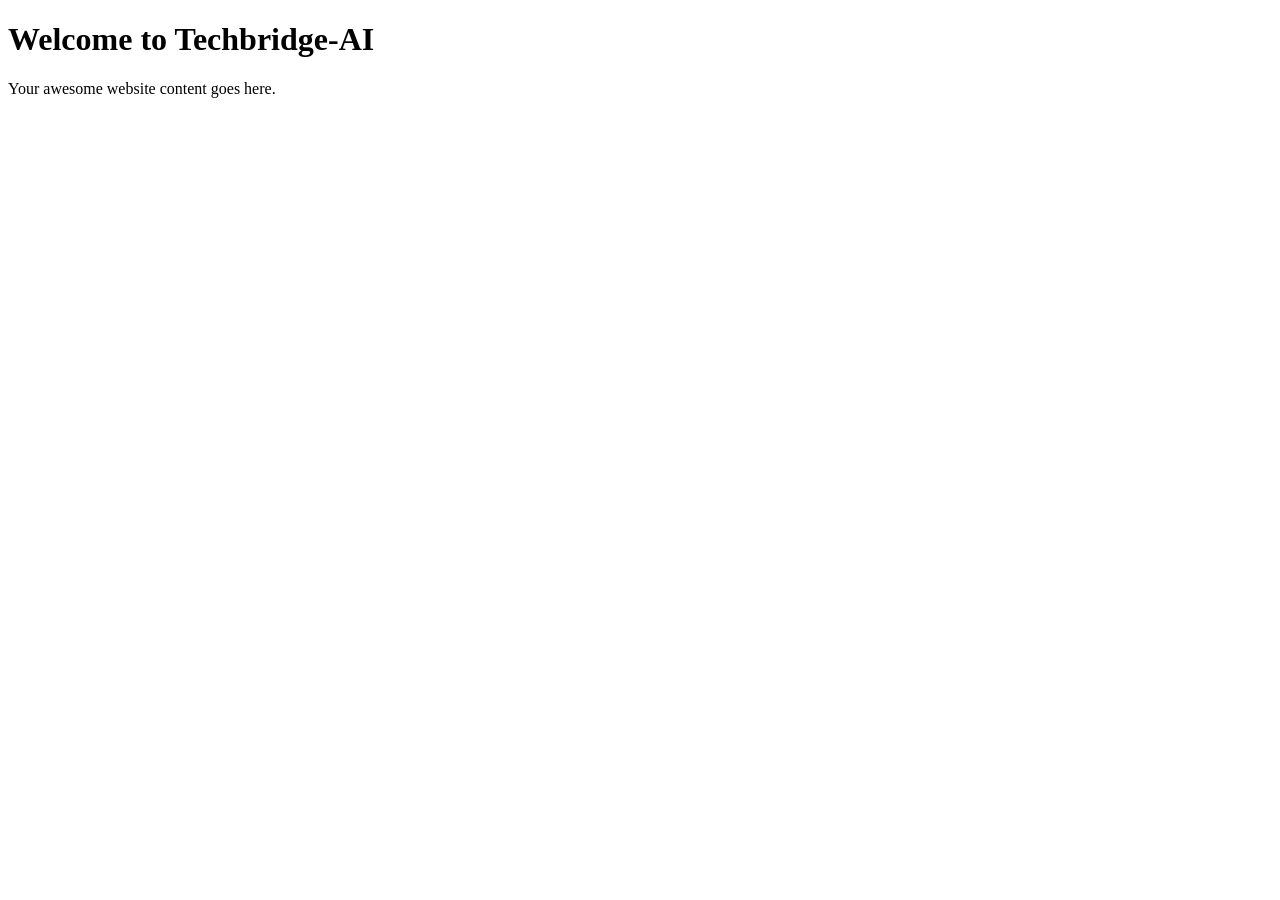
==== index.html @ 459d5b22 "Add initial HTML structure for Techbridge-AI website" ====
<!DOCTYPE html>
<html lang="en">
<head>
    <meta charset="UTF-8">
    <meta name="viewport" content="width=device-width, initial-scale=1.0">
    <title>Techbridge-AI Website</title>
    <link rel="stylesheet" href="style.css">
</head>
<body>
    <h1>Welcome to Techbridge-AI</h1>
    <p>Your awesome website content goes here.</p>
    <script src="script.js"></script>
</body>
</html>
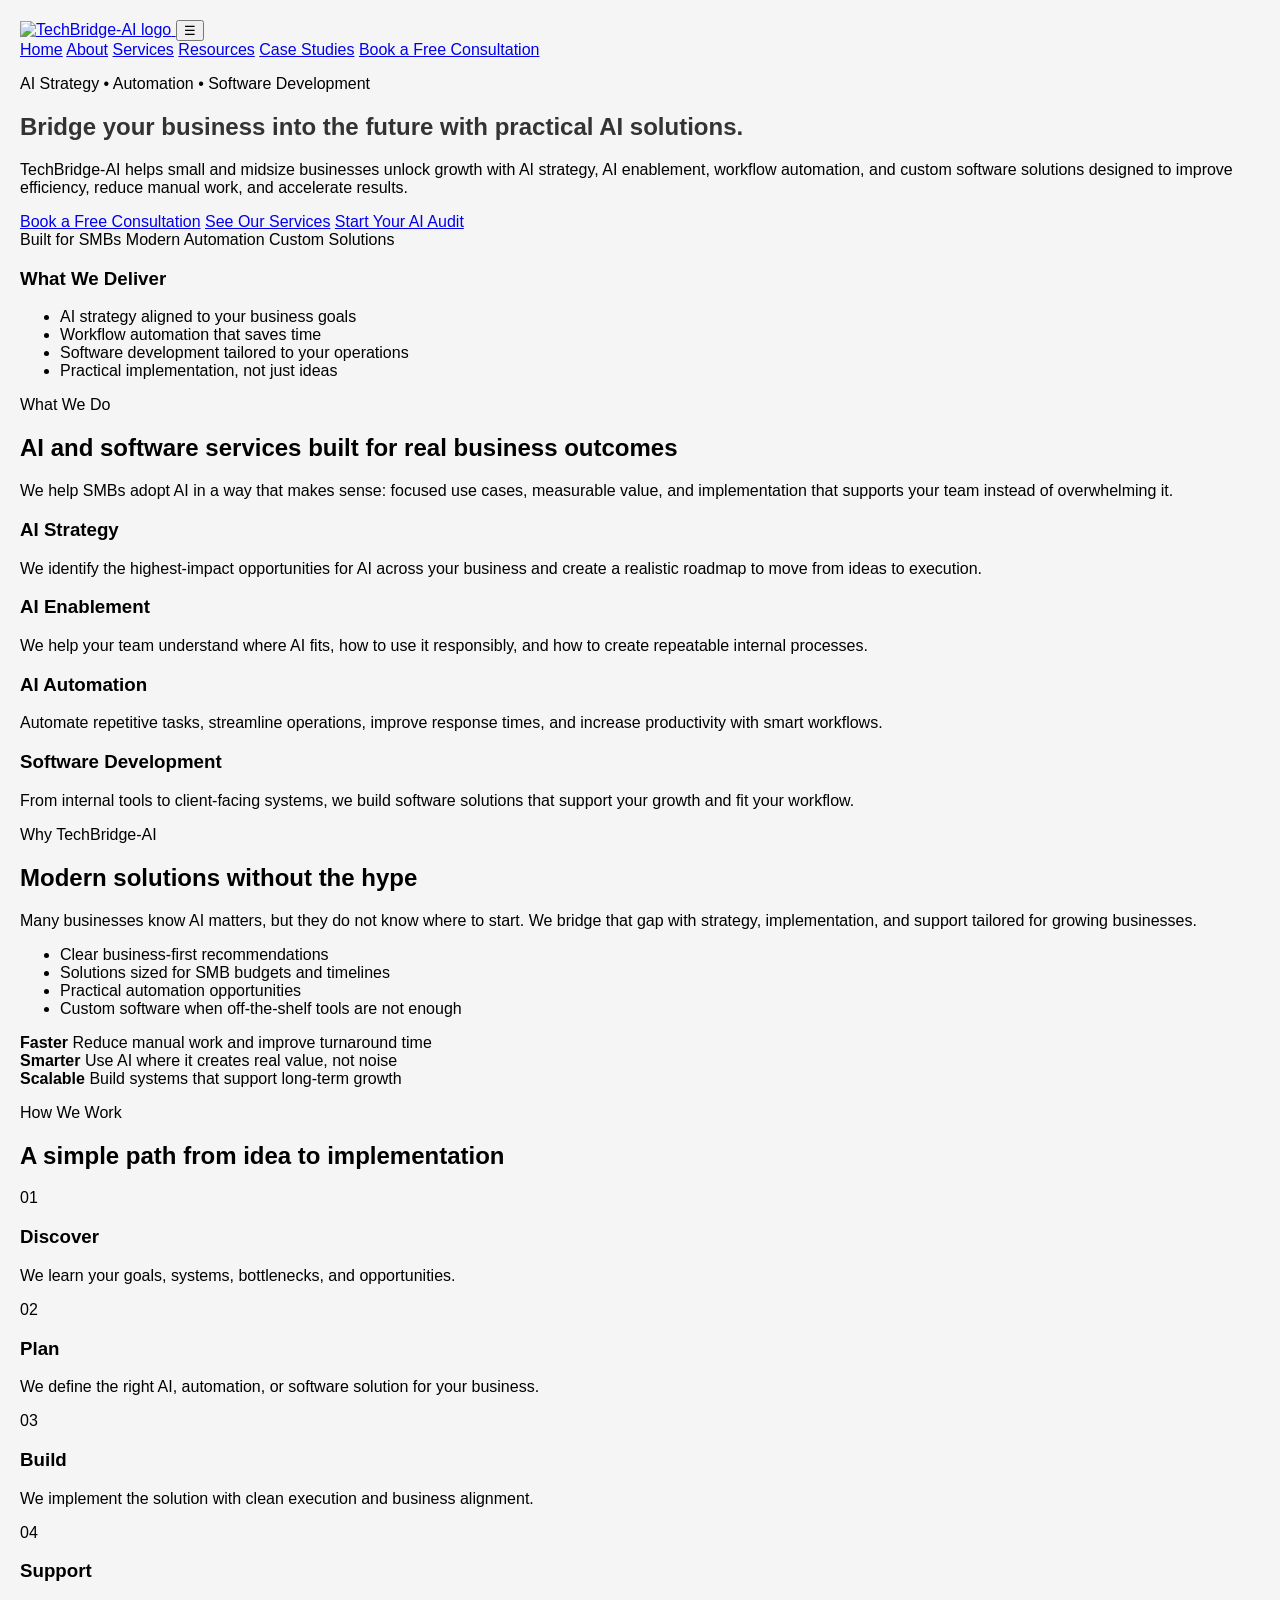
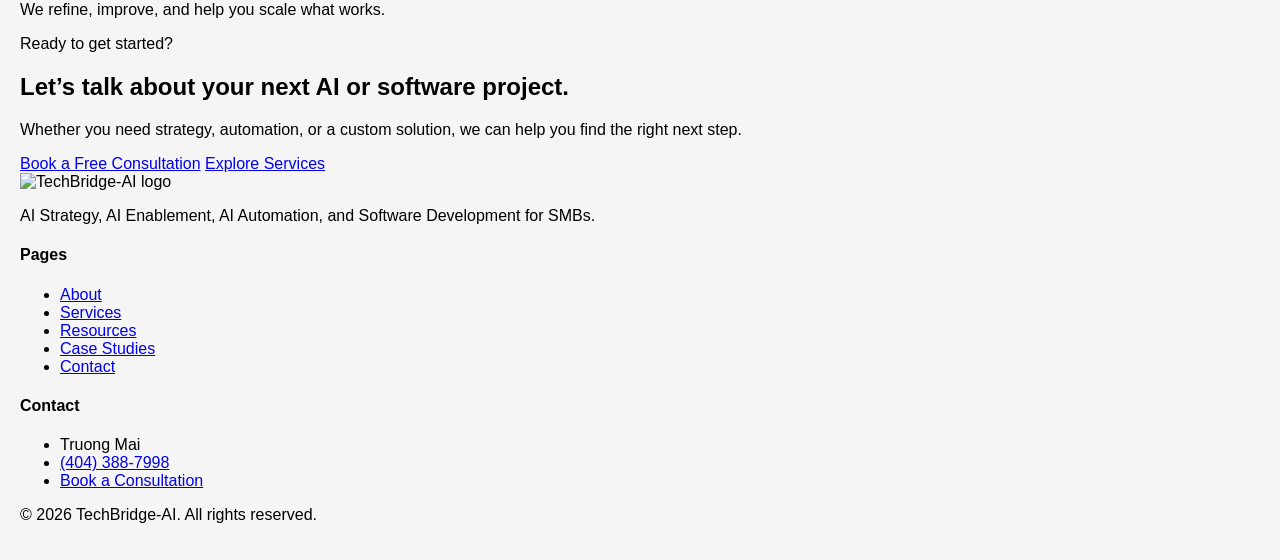
==== commit cedd1a2a: "Revamp index.html with new layout and content" ====
--- a/index.html
+++ b/index.html
@@ -1,14 +1,237 @@
 <!DOCTYPE html>
 <html lang="en">
 <head>
-    <meta charset="UTF-8">
-    <meta name="viewport" content="width=device-width, initial-scale=1.0">
-    <title>Techbridge-AI Website</title>
-    <link rel="stylesheet" href="style.css">
+  <meta charset="UTF-8" />
+  <meta name="viewport" content="width=device-width, initial-scale=1.0" />
+  <title>TechBridge-AI | AI Strategy, Automation & Software Development</title>
+  <meta
+    name="description"
+    content="TechBridge-AI helps SMBs with AI strategy, AI enablement, AI automation, and software development."
+  />
+  <link rel="stylesheet" href="style.css" />
 </head>
 <body>
-    <h1>Welcome to Techbridge-AI</h1>
-    <p>Your awesome website content goes here.</p>
-    <script src="script.js"></script>
+  <header class="site-header">
+    <div class="container nav">
+      <a href="index.html" class="brand">
+        <img src="logo.png" alt="TechBridge-AI logo" class="logo" />
+      </a>
+
+      <button class="menu-toggle" id="menuToggle" aria-label="Toggle menu">☰</button>
+
+      <nav class="nav-links" id="navLinks">
+        <a href="index.html" class="active">Home</a>
+        <a href="about.html">About</a>
+        <a href="services.html">Services</a>
+        <a href="resources.html">Resources</a>
+        <a href="case-studies.html">Case Studies</a>
+        <a href="contact.html" class="nav-cta">Book a Free Consultation</a>
+      </nav>
+    </div>
+  </header>
+
+  <main>
+    <section class="hero">
+      <div class="container hero-grid">
+        <div class="hero-copy">
+          <p class="eyebrow">AI Strategy • Automation • Software Development</p>
+          <h1>Bridge your business into the future with practical AI solutions.</h1>
+          <p class="hero-text">
+            TechBridge-AI helps small and midsize businesses unlock growth with AI strategy,
+            AI enablement, workflow automation, and custom software solutions designed to
+            improve efficiency, reduce manual work, and accelerate results.
+          </p>
+
+          <div class="hero-actions">
+            <a href="contact.html" class="btn btn-primary">Book a Free Consultation</a>
+            <a href="services.html" class="btn btn-secondary">See Our Services</a>
+            <a href="contact.html#ai-audit" class="btn btn-outline">Start Your AI Audit</a>
+          </div>
+
+          <div class="hero-badges">
+            <span>Built for SMBs</span>
+            <span>Modern Automation</span>
+            <span>Custom Solutions</span>
+          </div>
+        </div>
+
+        <div class="hero-card">
+          <h3>What We Deliver</h3>
+          <ul>
+            <li>AI strategy aligned to your business goals</li>
+            <li>Workflow automation that saves time</li>
+            <li>Software development tailored to your operations</li>
+            <li>Practical implementation, not just ideas</li>
+          </ul>
+        </div>
+      </div>
+    </section>
+
+    <section class="section">
+      <div class="container">
+        <div class="section-heading">
+          <p class="section-label">What We Do</p>
+          <h2>AI and software services built for real business outcomes</h2>
+          <p>
+            We help SMBs adopt AI in a way that makes sense: focused use cases,
+            measurable value, and implementation that supports your team instead of overwhelming it.
+          </p>
+        </div>
+
+        <div class="card-grid">
+          <article class="card">
+            <h3>AI Strategy</h3>
+            <p>
+              We identify the highest-impact opportunities for AI across your business and create
+              a realistic roadmap to move from ideas to execution.
+            </p>
+          </article>
+
+          <article class="card">
+            <h3>AI Enablement</h3>
+            <p>
+              We help your team understand where AI fits, how to use it responsibly,
+              and how to create repeatable internal processes.
+            </p>
+          </article>
+
+          <article class="card">
+            <h3>AI Automation</h3>
+            <p>
+              Automate repetitive tasks, streamline operations, improve response times,
+              and increase productivity with smart workflows.
+            </p>
+          </article>
+
+          <article class="card">
+            <h3>Software Development</h3>
+            <p>
+              From internal tools to client-facing systems, we build software solutions
+              that support your growth and fit your workflow.
+            </p>
+          </article>
+        </div>
+      </div>
+    </section>
+
+    <section class="section alt-bg">
+      <div class="container split-grid">
+        <div>
+          <p class="section-label">Why TechBridge-AI</p>
+          <h2>Modern solutions without the hype</h2>
+          <p>
+            Many businesses know AI matters, but they do not know where to start.
+            We bridge that gap with strategy, implementation, and support tailored for growing businesses.
+          </p>
+          <ul class="check-list">
+            <li>Clear business-first recommendations</li>
+            <li>Solutions sized for SMB budgets and timelines</li>
+            <li>Practical automation opportunities</li>
+            <li>Custom software when off-the-shelf tools are not enough</li>
+          </ul>
+        </div>
+
+        <div class="feature-panel">
+          <div class="mini-stat">
+            <strong>Faster</strong>
+            <span>Reduce manual work and improve turnaround time</span>
+          </div>
+          <div class="mini-stat">
+            <strong>Smarter</strong>
+            <span>Use AI where it creates real value, not noise</span>
+          </div>
+          <div class="mini-stat">
+            <strong>Scalable</strong>
+            <span>Build systems that support long-term growth</span>
+          </div>
+        </div>
+      </div>
+    </section>
+
+    <section class="section">
+      <div class="container">
+        <div class="section-heading">
+          <p class="section-label">How We Work</p>
+          <h2>A simple path from idea to implementation</h2>
+        </div>
+
+        <div class="steps-grid">
+          <div class="step-card">
+            <span class="step-number">01</span>
+            <h3>Discover</h3>
+            <p>We learn your goals, systems, bottlenecks, and opportunities.</p>
+          </div>
+          <div class="step-card">
+            <span class="step-number">02</span>
+            <h3>Plan</h3>
+            <p>We define the right AI, automation, or software solution for your business.</p>
+          </div>
+          <div class="step-card">
+            <span class="step-number">03</span>
+            <h3>Build</h3>
+            <p>We implement the solution with clean execution and business alignment.</p>
+          </div>
+          <div class="step-card">
+            <span class="step-number">04</span>
+            <h3>Support</h3>
+            <p>We refine, improve, and help you scale what works.</p>
+          </div>
+        </div>
+      </div>
+    </section>
+
+    <section class="section cta-band">
+      <div class="container cta-band-inner">
+        <div>
+          <p class="section-label light">Ready to get started?</p>
+          <h2>Let’s talk about your next AI or software project.</h2>
+          <p>
+            Whether you need strategy, automation, or a custom solution, we can help you find the right next step.
+          </p>
+        </div>
+        <div class="cta-band-actions">
+          <a href="contact.html" class="btn btn-light">Book a Free Consultation</a>
+          <a href="services.html" class="btn btn-ghost">Explore Services</a>
+        </div>
+      </div>
+    </section>
+  </main>
+
+  <footer class="site-footer">
+    <div class="container footer-grid">
+      <div>
+        <img src="logo.png" alt="TechBridge-AI logo" class="footer-logo" />
+        <p class="footer-text">
+          AI Strategy, AI Enablement, AI Automation, and Software Development for SMBs.
+        </p>
+      </div>
+
+      <div>
+        <h4>Pages</h4>
+        <ul class="footer-links">
+          <li><a href="about.html">About</a></li>
+          <li><a href="services.html">Services</a></li>
+          <li><a href="resources.html">Resources</a></li>
+          <li><a href="case-studies.html">Case Studies</a></li>
+          <li><a href="contact.html">Contact</a></li>
+        </ul>
+      </div>
+
+      <div>
+        <h4>Contact</h4>
+        <ul class="footer-links">
+          <li>Truong Mai</li>
+          <li><a href="tel:14043887998">(404) 388-7998</a></li>
+          <li><a href="contact.html">Book a Consultation</a></li>
+        </ul>
+      </div>
+    </div>
+
+    <div class="container footer-bottom">
+      <p>© 2026 TechBridge-AI. All rights reserved.</p>
+    </div>
+  </footer>
+
+  <script src="script.js"></script>
 </body>
 </html>
--- a/style.css
+++ b/style.css
@@ -0,0 +1,10 @@
+body {
+    font-family: Arial, sans-serif;
+    margin: 0;
+    padding: 20px;
+    background-color: #f5f5f5;
+}
+
+h1 {
+    color: #333;
+}
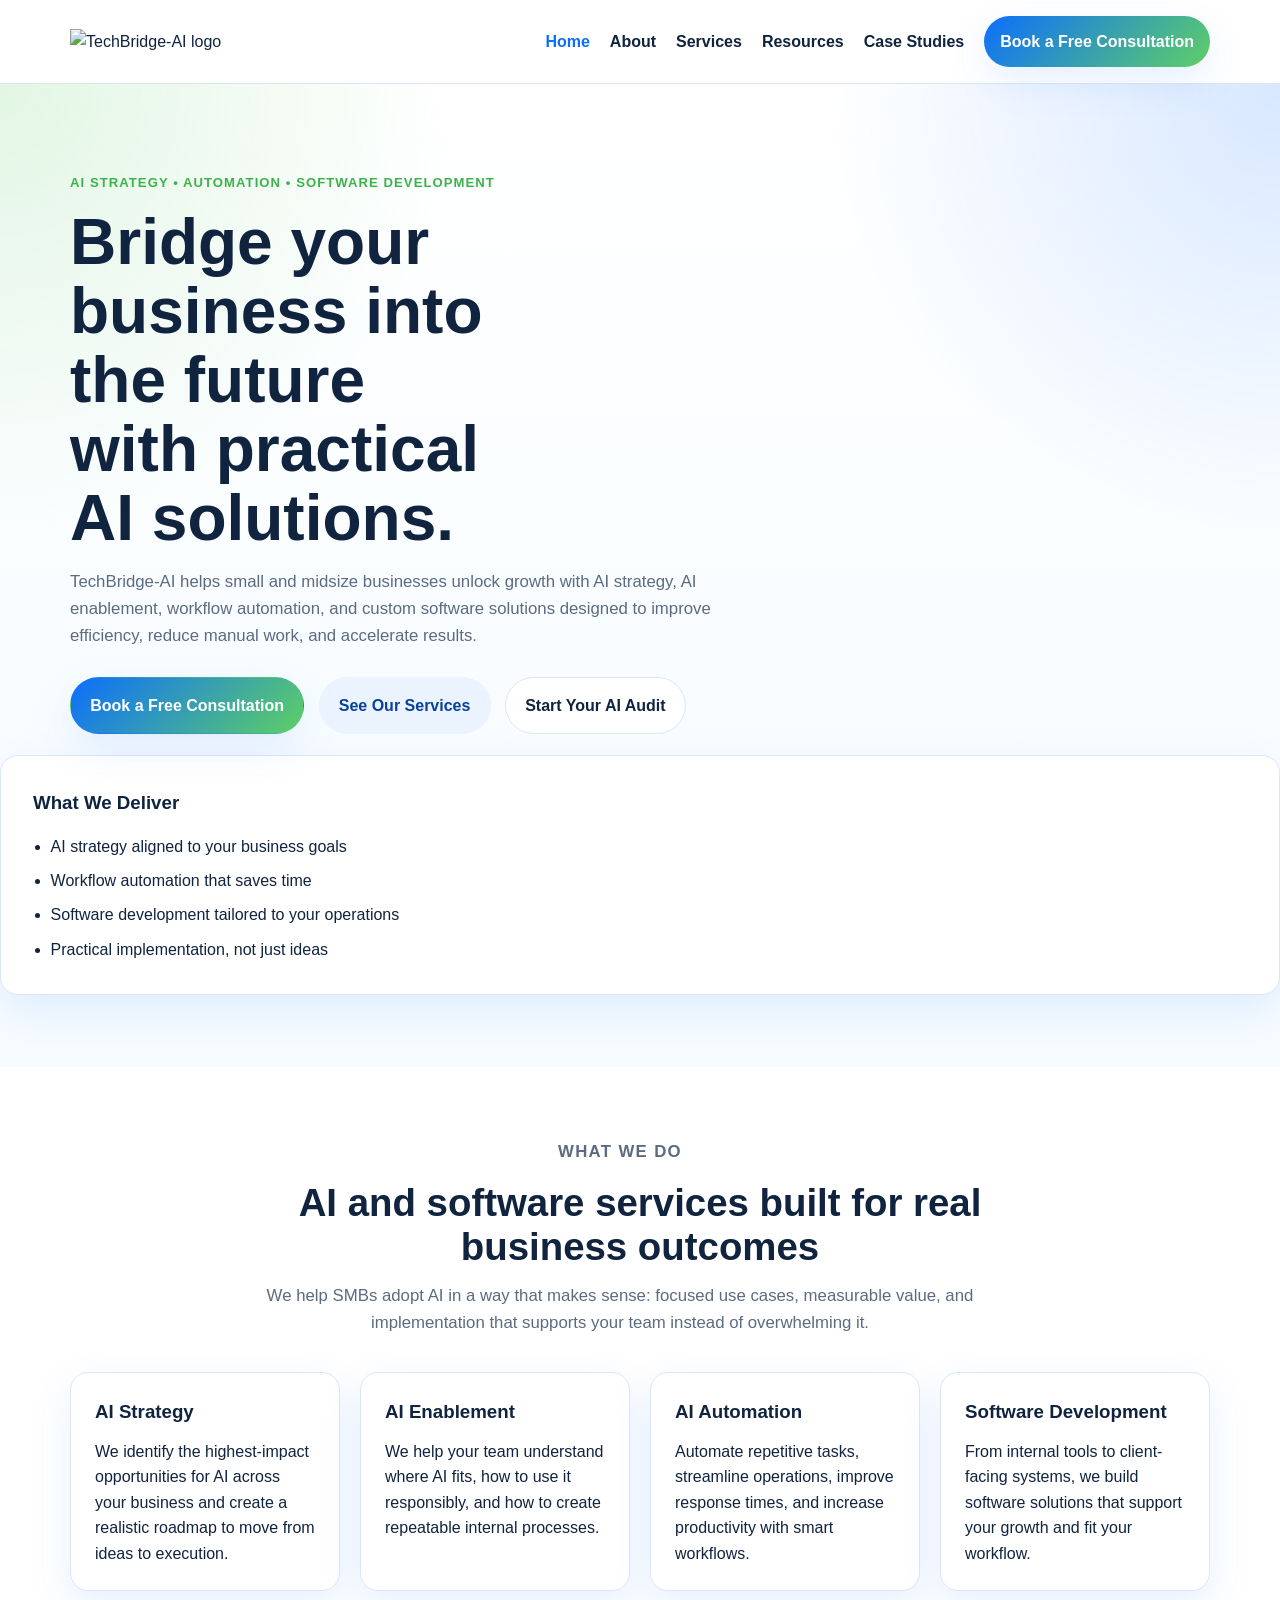
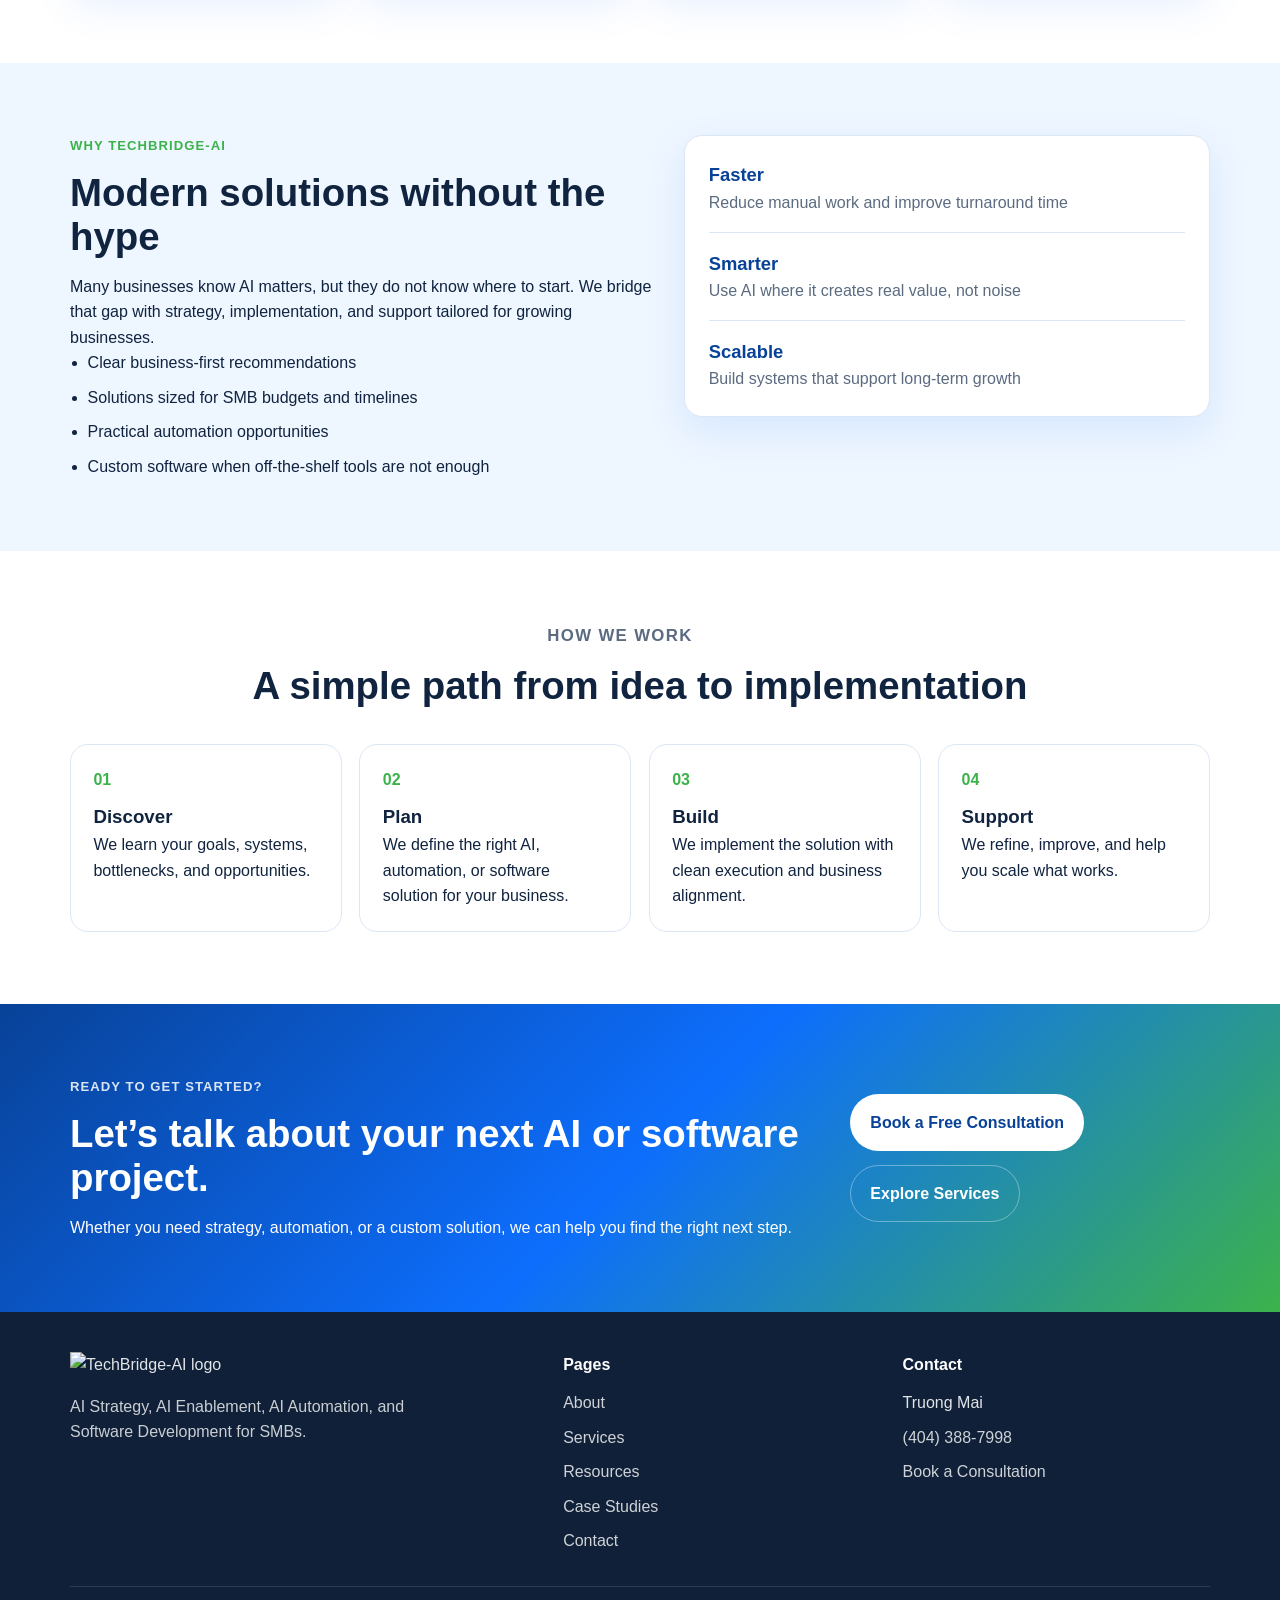
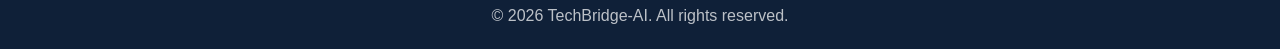
==== commit 507025fd: "Remove hero badges section from index.html Removed hero badges from the index page." ====
--- a/index.html
+++ b/index.html
@@ -48,10 +48,7 @@
             <a href="contact.html#ai-audit" class="btn btn-outline">Start Your AI Audit</a>
           </div>
 
-          <div class="hero-badges">
-            <span>Built for SMBs</span>
-            <span>Modern Automation</span>
-            <span>Custom Solutions</span>
+       
           </div>
         </div>
 
--- a/style.css
+++ b/style.css
@@ -1,10 +1,556 @@
+:root {
+  --blue: #0d6efd;
+  --blue-dark: #084298;
+  --blue-soft: #eaf3ff;
+  --green: #5fcf65;
+  --green-dark: #3cb24b;
+  --green-soft: #eafbea;
+  --text: #10233f;
+  --muted: #5b6b80;
+  --white: #ffffff;
+  --line: #dce7f5;
+  --bg: #f7fbff;
+  --bg-alt: #eef6ff;
+  --shadow: 0 14px 40px rgba(13, 110, 253, 0.10);
+  --radius: 18px;
+}
+
+* {
+  box-sizing: border-box;
+  margin: 0;
+  padding: 0;
+}
+
+html {
+  scroll-behavior: smooth;
+}
+
 body {
-    font-family: Arial, sans-serif;
-    margin: 0;
-    padding: 20px;
-    background-color: #f5f5f5;
-}
-
-h1 {
-    color: #333;
-}
+  font-family: Arial, Helvetica, sans-serif;
+  color: var(--text);
+  background: var(--white);
+  line-height: 1.6;
+}
+
+img {
+  max-width: 100%;
+  display: block;
+}
+
+a {
+  color: inherit;
+  text-decoration: none;
+}
+
+ul {
+  padding-left: 1.1rem;
+}
+
+.container {
+  width: min(1140px, 92%);
+  margin: 0 auto;
+}
+
+.site-header {
+  position: sticky;
+  top: 0;
+  z-index: 1000;
+  background: rgba(255, 255, 255, 0.96);
+  backdrop-filter: blur(12px);
+  border-bottom: 1px solid var(--line);
+}
+
+.nav {
+  display: flex;
+  align-items: center;
+  justify-content: space-between;
+  gap: 1rem;
+  padding: 1rem 0;
+}
+
+.brand {
+  display: inline-flex;
+  align-items: center;
+}
+
+.logo {
+  width: 210px;
+  height: auto;
+}
+
+.nav-links {
+  display: flex;
+  align-items: center;
+  gap: 1.25rem;
+}
+
+.nav-links a {
+  font-weight: 600;
+  color: var(--text);
+  transition: 0.2s ease;
+}
+
+.nav-links a:hover,
+.nav-links a.active {
+  color: var(--blue);
+}
+
+.nav-cta {
+  background: linear-gradient(135deg, var(--blue), var(--green));
+  color: var(--white) !important;
+  padding: 0.8rem 1rem;
+  border-radius: 999px;
+  box-shadow: var(--shadow);
+}
+
+.menu-toggle {
+  display: none;
+  border: none;
+  background: none;
+  font-size: 1.7rem;
+  cursor: pointer;
+  color: var(--text);
+}
+
+.hero {
+  background:
+    radial-gradient(circle at top left, rgba(95, 207, 101, 0.18), transparent 28%),
+    radial-gradient(circle at top right, rgba(13, 110, 253, 0.16), transparent 28%),
+    linear-gradient(180deg, #ffffff 0%, #f5fbff 100%);
+  padding: 5.5rem 0 4.5rem;
+}
+
+.hero-grid {
+  display: grid;
+  grid-template-columns: 1.35fr 0.9fr;
+  gap: 2rem;
+  align-items: center;
+}
+
+.eyebrow,
+.section-label {
+  color: var(--green-dark);
+  text-transform: uppercase;
+  letter-spacing: 0.08em;
+  font-size: 0.82rem;
+  font-weight: 800;
+  margin-bottom: 0.9rem;
+}
+
+.hero h1,
+.page-hero h1 {
+  font-size: clamp(2.2rem, 5vw, 4rem);
+  line-height: 1.08;
+  margin-bottom: 1rem;
+  max-width: 12ch;
+}
+
+.hero-text,
+.page-hero-text,
+.section-heading p {
+  color: var(--muted);
+  font-size: 1.05rem;
+  max-width: 760px;
+}
+
+.hero-actions {
+  display: flex;
+  flex-wrap: wrap;
+  gap: 0.9rem;
+  margin: 1.7rem 0 1.3rem;
+}
+
+.btn {
+  display: inline-flex;
+  justify-content: center;
+  align-items: center;
+  padding: 0.92rem 1.2rem;
+  border-radius: 999px;
+  font-weight: 700;
+  transition: 0.2s ease;
+  border: 1px solid transparent;
+}
+
+.btn:hover {
+  transform: translateY(-1px);
+}
+
+.btn-primary {
+  background: linear-gradient(135deg, var(--blue), var(--green));
+  color: var(--white);
+  box-shadow: var(--shadow);
+}
+
+.btn-secondary {
+  background: var(--blue-soft);
+  color: var(--blue-dark);
+}
+
+.btn-outline {
+  background: var(--white);
+  color: var(--text);
+  border-color: var(--line);
+}
+
+.btn-light {
+  background: var(--white);
+  color: var(--blue-dark);
+}
+
+.btn-ghost {
+  background: transparent;
+  color: var(--white);
+  border-color: rgba(255, 255, 255, 0.35);
+}
+
+.hero-badges {
+  display: flex;
+  gap: 0.7rem;
+  flex-wrap: wrap;
+}
+
+.hero-badges span {
+  background: var(--white);
+  border: 1px solid var(--line);
+  padding: 0.55rem 0.9rem;
+  border-radius: 999px;
+  font-size: 0.9rem;
+  color: var(--muted);
+}
+
+.hero-card,
+.card,
+.feature-panel,
+.service-detail,
+.case-study,
+.contact-form,
+.contact-info-card {
+  background: var(--white);
+  border: 1px solid var(--line);
+  border-radius: var(--radius);
+  box-shadow: var(--shadow);
+}
+
+.hero-card {
+  padding: 2rem;
+}
+
+.hero-card h3 {
+  margin-bottom: 1rem;
+}
+
+.hero-card li + li,
+.check-list li + li,
+.footer-links li + li,
+.contact-list li + li {
+  margin-top: 0.55rem;
+}
+
+.section {
+  padding: 4.5rem 0;
+}
+
+.alt-bg {
+  background: var(--bg-alt);
+}
+
+.section-heading {
+  max-width: 800px;
+  margin: 0 auto 2.2rem;
+  text-align: center;
+}
+
+.section-heading h2,
+.split-grid h2,
+.center-text h2,
+.cta-band h2 {
+  font-size: clamp(1.8rem, 3vw, 2.7rem);
+  line-height: 1.15;
+  margin-bottom: 0.9rem;
+}
+
+.card-grid {
+  display: grid;
+  grid-template-columns: repeat(4, 1fr);
+  gap: 1.25rem;
+}
+
+.three-up {
+  grid-template-columns: repeat(3, 1fr);
+}
+
+.card {
+  padding: 1.5rem;
+}
+
+.card h3 {
+  margin-bottom: 0.7rem;
+}
+
+.split-grid {
+  display: grid;
+  grid-template-columns: 1.05fr 0.95fr;
+  gap: 2rem;
+  align-items: start;
+}
+
+.feature-panel {
+  padding: 1.5rem;
+}
+
+.mini-stat + .mini-stat {
+  margin-top: 1rem;
+  padding-top: 1rem;
+  border-top: 1px solid var(--line);
+}
+
+.mini-stat strong {
+  display: block;
+  font-size: 1.15rem;
+  color: var(--blue-dark);
+}
+
+.mini-stat span {
+  color: var(--muted);
+}
+
+.steps-grid {
+  display: grid;
+  grid-template-columns: repeat(4, 1fr);
+  gap: 1.1rem;
+}
+
+.step-card {
+  border: 1px solid var(--line);
+  border-radius: var(--radius);
+  padding: 1.4rem;
+  background: var(--white);
+}
+
+.step-number {
+  display: inline-block;
+  color: var(--green-dark);
+  font-weight: 800;
+  margin-bottom: 0.6rem;
+}
+
+.cta-band {
+  background: linear-gradient(135deg, var(--blue-dark), var(--blue), var(--green-dark));
+  color: var(--white);
+}
+
+.light {
+  color: rgba(255, 255, 255, 0.85);
+}
+
+.cta-band-inner {
+  display: flex;
+  justify-content: space-between;
+  align-items: center;
+  gap: 1.5rem;
+}
+
+.cta-band-actions {
+  display: flex;
+  gap: 0.9rem;
+  flex-wrap: wrap;
+}
+
+.page-main {
+  min-height: 70vh;
+}
+
+.page-hero {
+  padding: 4.5rem 0 2.5rem;
+  background:
+    radial-gradient(circle at top left, rgba(95, 207, 101, 0.12), transparent 26%),
+    linear-gradient(180deg, #ffffff 0%, #f7fbff 100%);
+}
+
+.services-stack {
+  display: grid;
+  gap: 1.2rem;
+}
+
+.service-detail,
+.case-study {
+  padding: 1.6rem;
+}
+
+.case-meta {
+  color: var(--green-dark);
+  font-weight: 700;
+  margin-bottom: 0.6rem;
+}
+
+.text-link {
+  color: var(--blue);
+  font-weight: 700;
+}
+
+.center-text {
+  text-align: center;
+}
+
+.contact-grid {
+  display: grid;
+  grid-template-columns: 0.9fr 1.1fr;
+  gap: 1.4rem;
+}
+
+.contact-info-card,
+.contact-form {
+  padding: 1.6rem;
+}
+
+.contact-form h2,
+.contact-info-card h2 {
+  margin-bottom: 1rem;
+}
+
+.form-row {
+  display: grid;
+  grid-template-columns: 1fr 1fr;
+  gap: 1rem;
+}
+
+.form-group {
+  margin-bottom: 1rem;
+}
+
+.form-group label {
+  display: inline-block;
+  margin-bottom: 0.45rem;
+  font-weight: 700;
+  color: var(--text);
+}
+
+.form-group input,
+.form-group textarea,
+.form-group select {
+  width: 100%;
+  padding: 0.9rem 1rem;
+  border: 1px solid #cddcec;
+  border-radius: 12px;
+  font: inherit;
+  background: #fff;
+}
+
+.form-group textarea {
+  resize: vertical;
+}
+
+.full-width {
+  width: 100%;
+}
+
+.site-footer {
+  background: #0f2038;
+  color: rgba(255, 255, 255, 0.88);
+  padding-top: 2.5rem;
+}
+
+.footer-grid {
+  display: grid;
+  grid-template-columns: 1.2fr 0.8fr 0.8fr;
+  gap: 2rem;
+  padding-bottom: 2rem;
+}
+
+.footer-logo {
+  width: 190px;
+  margin-bottom: 1rem;
+}
+
+.footer-text {
+  max-width: 360px;
+  color: rgba(255, 255, 255, 0.78);
+}
+
+.site-footer h4 {
+  margin-bottom: 0.8rem;
+  color: var(--white);
+}
+
+.footer-links {
+  list-style: none;
+  padding-left: 0;
+}
+
+.footer-links a {
+  color: rgba(255, 255, 255, 0.8);
+}
+
+.footer-bottom {
+  border-top: 1px solid rgba(255, 255, 255, 0.12);
+  padding: 1rem 0 1.3rem;
+  text-align: center;
+  color: rgba(255, 255, 255, 0.72);
+}
+
+@media (max-width: 1024px) {
+  .hero-grid,
+  .split-grid,
+  .contact-grid,
+  .footer-grid,
+  .card-grid,
+  .three-up,
+  .steps-grid {
+    grid-template-columns: 1fr 1fr;
+  }
+}
+
+@media (max-width: 768px) {
+  .menu-toggle {
+    display: block;
+  }
+
+  .logo {
+    width: 170px;
+  }
+
+  .nav-links {
+    display: none;
+    position: absolute;
+    top: 76px;
+    right: 4%;
+    width: min(320px, 92%);
+    padding: 1rem;
+    background: #ffffff;
+    border: 1px solid var(--line);
+    border-radius: 16px;
+    box-shadow: var(--shadow);
+    flex-direction: column;
+    align-items: stretch;
+  }
+
+  .nav-links.show {
+    display: flex;
+  }
+
+  .hero-grid,
+  .split-grid,
+  .contact-grid,
+  .footer-grid,
+  .card-grid,
+  .three-up,
+  .steps-grid,
+  .form-row,
+  .cta-band-inner {
+    grid-template-columns: 1fr;
+    display: grid;
+  }
+
+  .cta-band-inner {
+    gap: 1.2rem;
+  }
+
+  .hero {
+    padding-top: 4.2rem;
+  }
+
+  .hero h1,
+  .page-hero h1 {
+    max-width: none;
+  }
+}
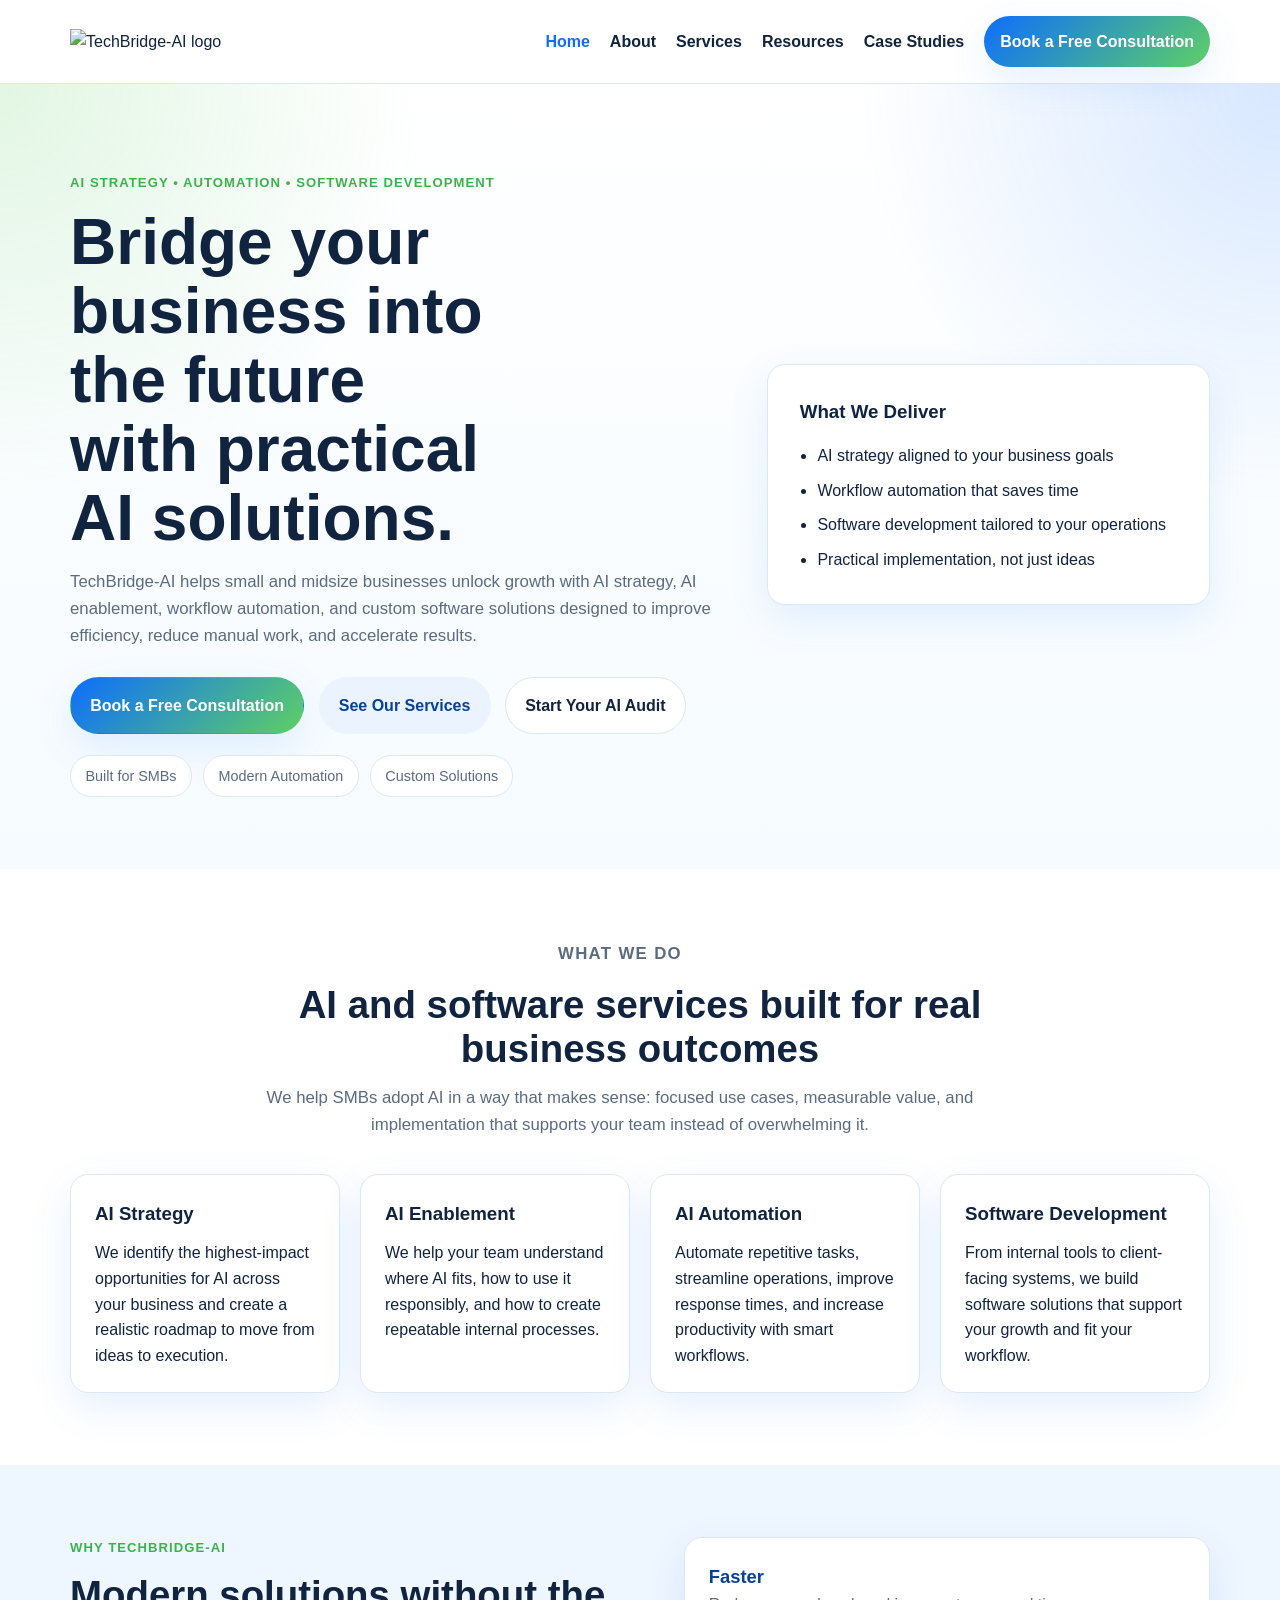
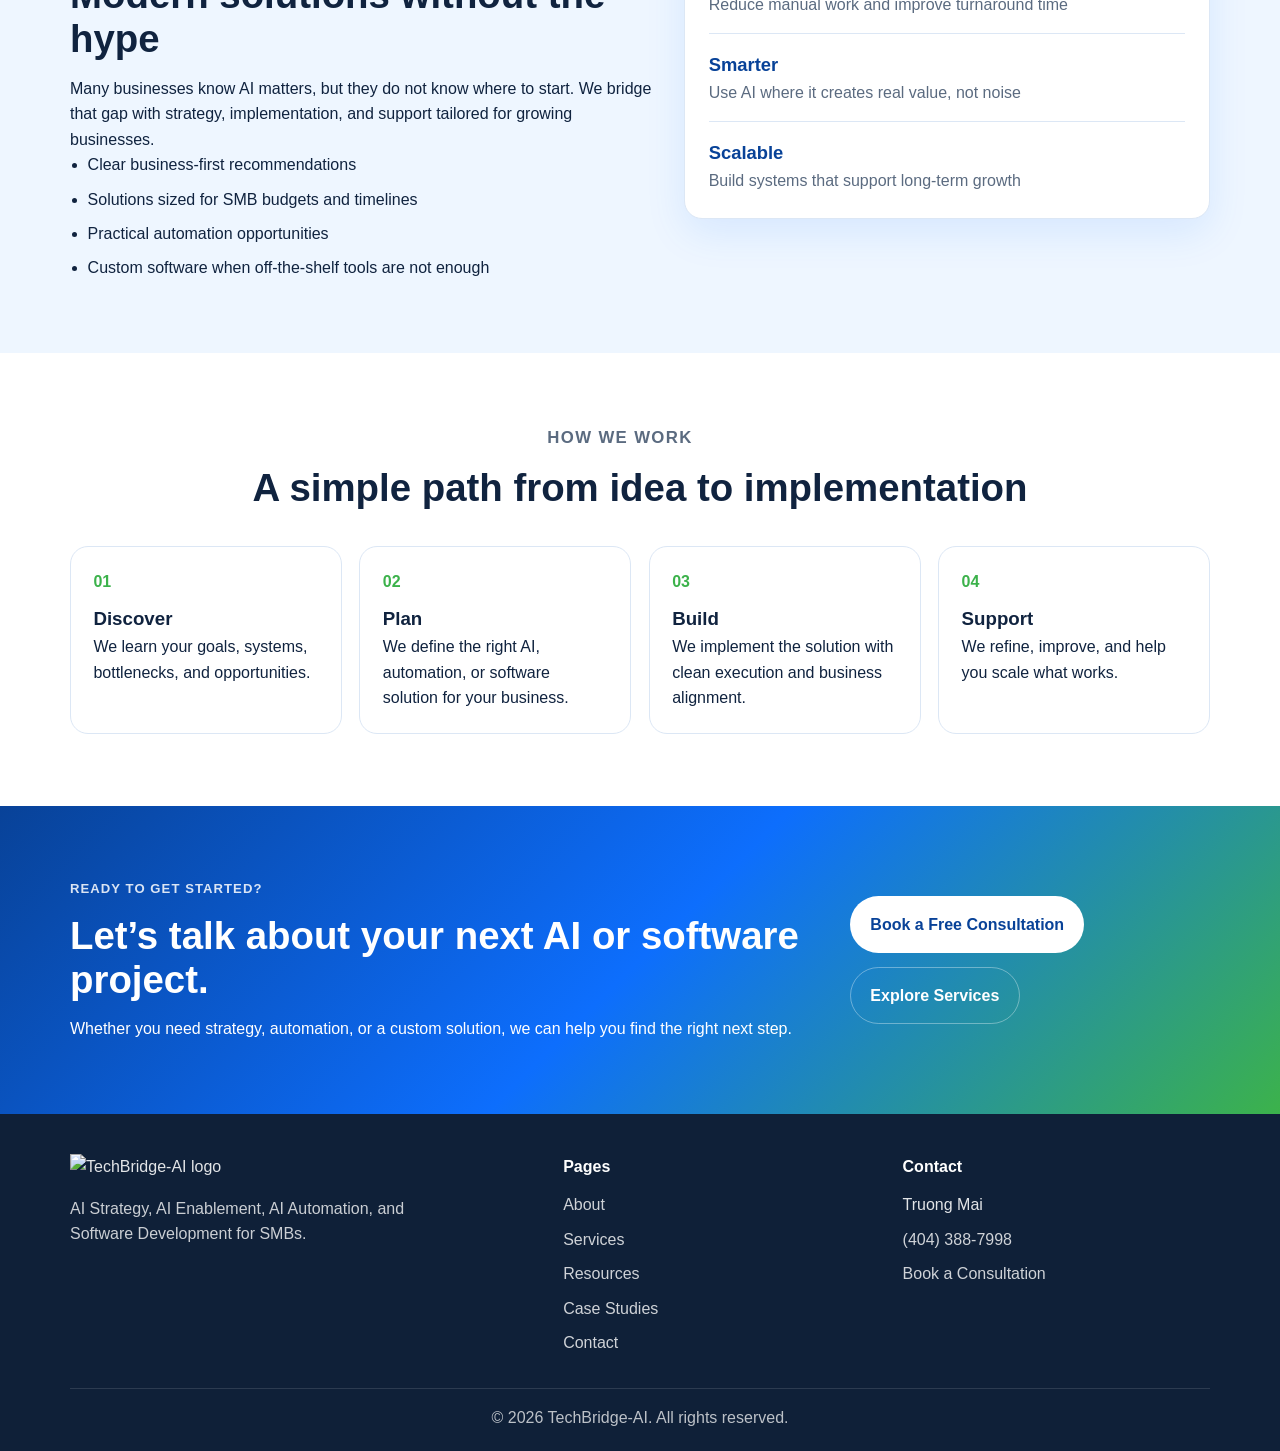
==== commit e5f6692f: "Add hero badges section to index.html" ====
--- a/index.html
+++ b/index.html
@@ -47,7 +47,10 @@
             <a href="services.html" class="btn btn-secondary">See Our Services</a>
             <a href="contact.html#ai-audit" class="btn btn-outline">Start Your AI Audit</a>
           </div>
-
+          <div class="hero-badges">
+            <span>Built for SMBs</span>
+            <span>Modern Automation</span>
+            <span>Custom Solutions</span>
        
           </div>
         </div>
